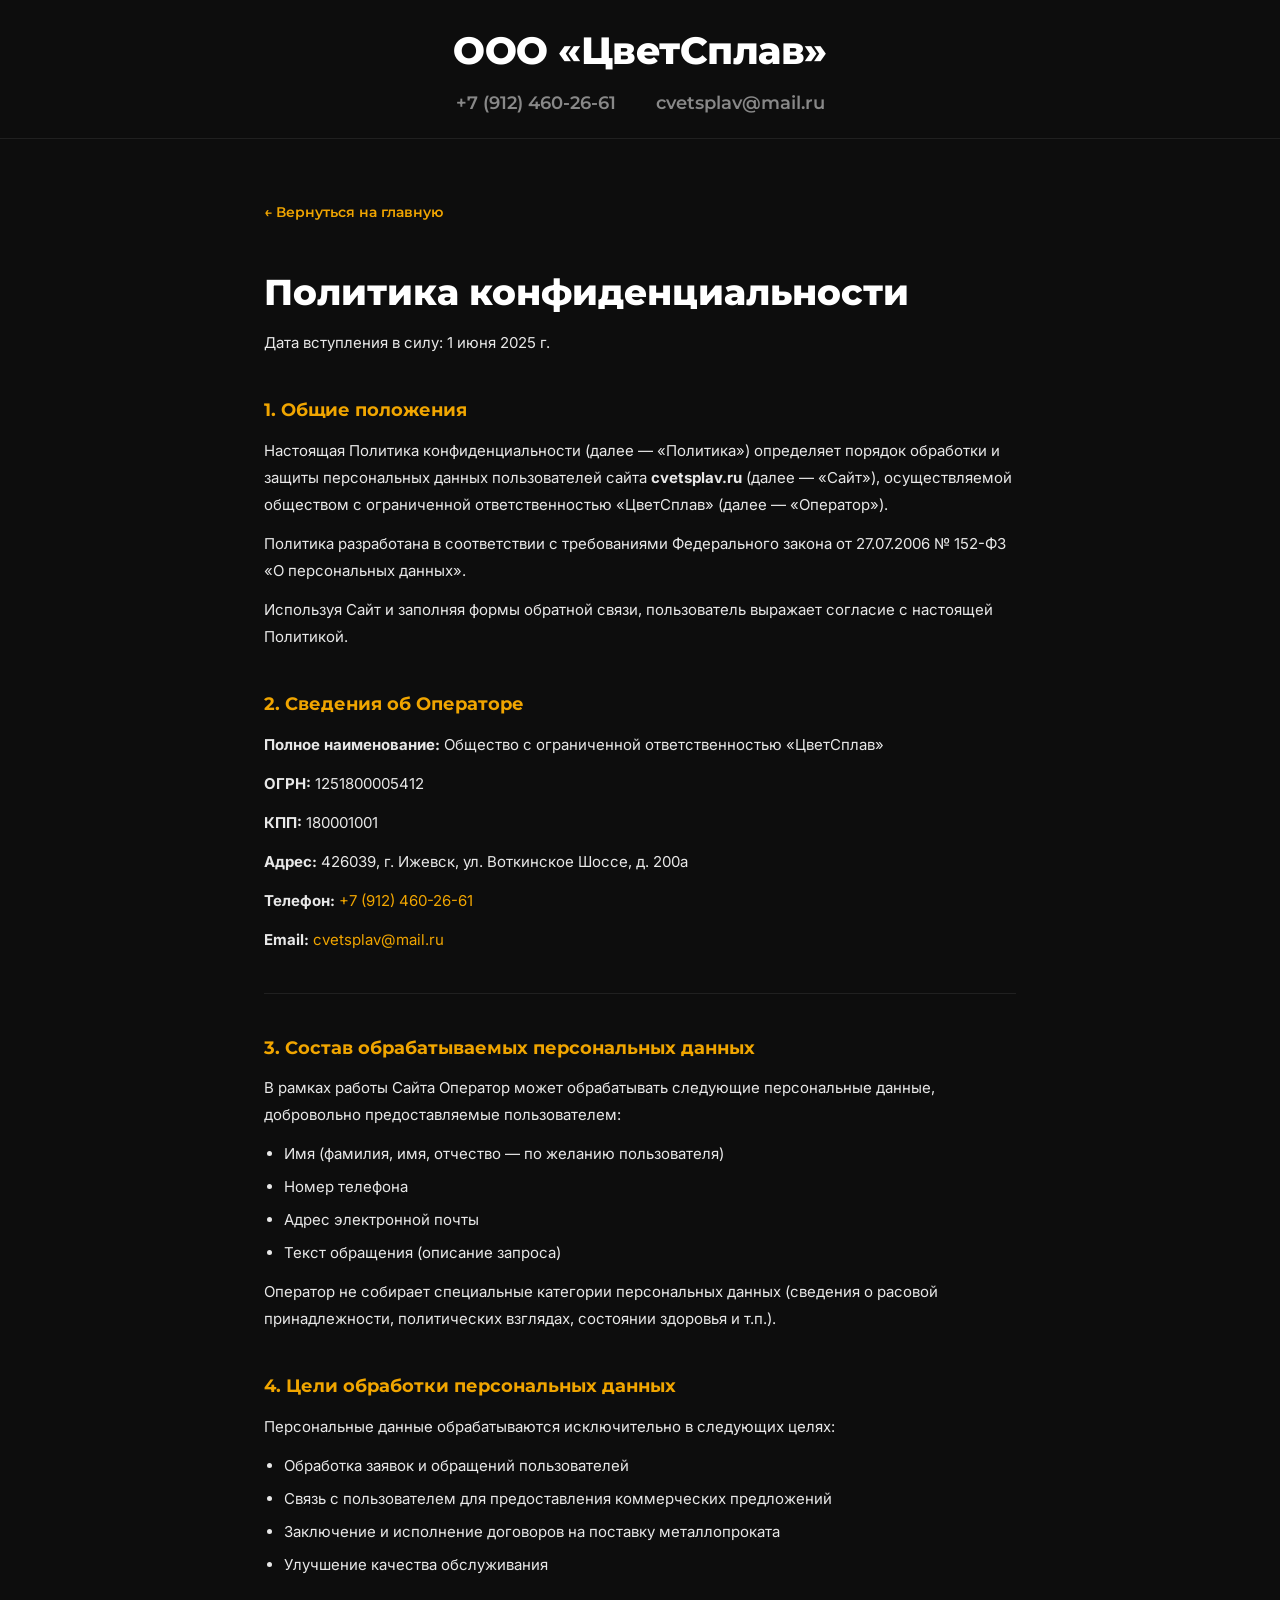
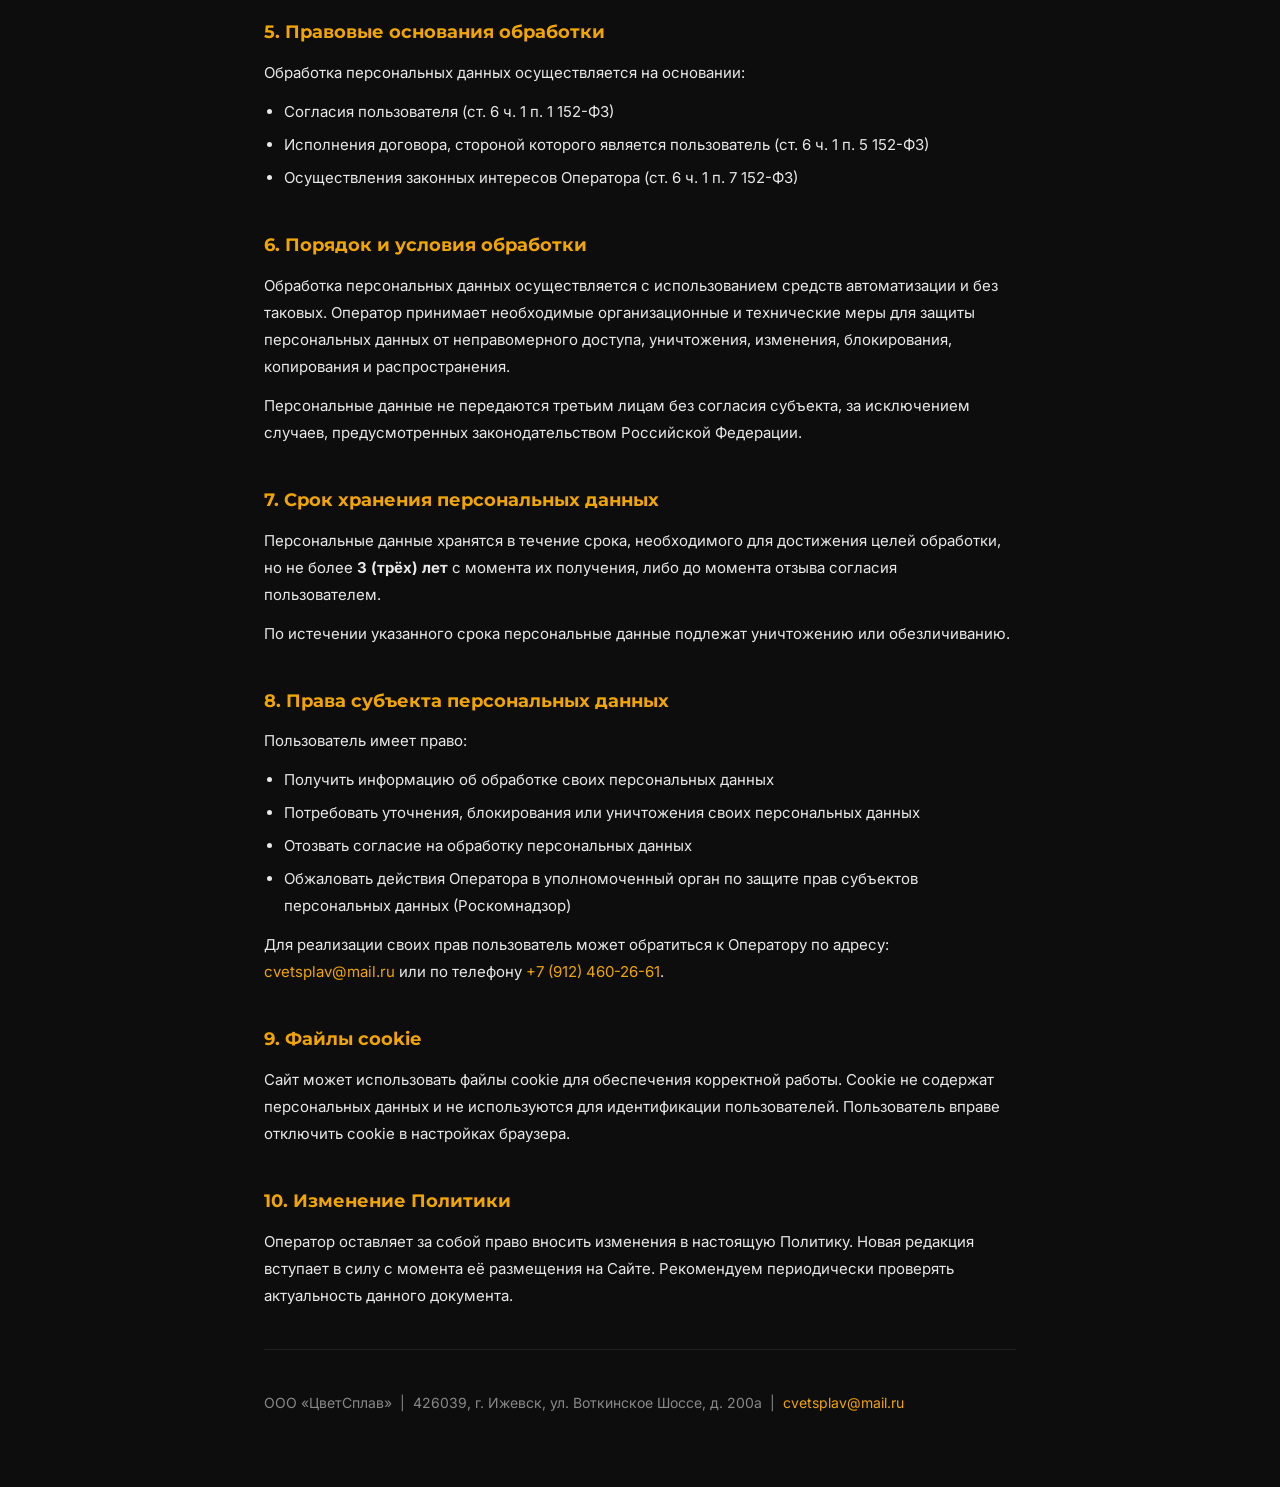
==== privacy.html @ ab2bb913 "feat: add privacy policy page with full company details Co-Authored-By: Claude Sonnet 4.6 <noreply@a" ====
<!DOCTYPE html>
<html lang="ru">
<head>
  <meta charset="UTF-8" />
  <meta name="viewport" content="width=device-width, initial-scale=1.0" />
  <title>Политика конфиденциальности — ООО «ЦветСплав»</title>
  <link rel="preconnect" href="https://fonts.googleapis.com" />
  <link rel="preconnect" href="https://fonts.gstatic.com" crossorigin />
  <link href="https://fonts.googleapis.com/css2?family=Montserrat:wght@400;500;600;700;800;900&family=Inter:wght@400;500;600&display=swap" rel="stylesheet" />
  <link rel="stylesheet" href="css/style.css" />
  <style>
    .privacy { max-width: 800px; margin: 0 auto; padding: 60px 24px; }
    .privacy__back { display: inline-flex; align-items: center; gap: 8px; color: var(--accent); font-family: var(--font-head); font-weight: 600; font-size: 14px; margin-bottom: 40px; text-decoration: none; }
    .privacy__back:hover { opacity: 0.8; }
    .privacy h1 { font-family: var(--font-head); font-size: clamp(24px, 3vw, 36px); font-weight: 800; color: var(--white); margin-bottom: 8px; }
    .privacy__date { font-size: 14px; color: var(--text-muted); margin-bottom: 48px; }
    .privacy h2 { font-family: var(--font-head); font-size: 18px; font-weight: 700; color: var(--accent); margin: 40px 0 12px; }
    .privacy p { font-size: 15px; color: var(--text); line-height: 1.8; margin-bottom: 12px; }
    .privacy ul { padding-left: 20px; margin-bottom: 12px; }
    .privacy ul li { font-size: 15px; color: var(--text); line-height: 1.8; list-style: disc; margin-bottom: 6px; }
    .privacy a { color: var(--accent); }
    .privacy__divider { border: none; border-top: 1px solid var(--border); margin: 40px 0; }
  </style>
</head>
<body>

  <header class="header">
    <div class="container">
      <div class="header__center">
        <a href="index.html" class="header__brand">ООО «ЦветСплав»</a>
        <div class="header__contacts">
          <a href="tel:+79124602661" class="header__contact-link">+7 (912) 460-26-61</a>
          <a href="mailto:cvetsplav@mail.ru" class="header__contact-link">cvetsplav@mail.ru</a>
        </div>
      </div>
    </div>
  </header>

  <main>
    <div class="privacy">

      <a href="index.html" class="privacy__back">← Вернуться на главную</a>

      <h1>Политика конфиденциальности</h1>
      <p class="privacy__date">Дата вступления в силу: 1 июня 2025 г.</p>

      <h2>1. Общие положения</h2>
      <p>Настоящая Политика конфиденциальности (далее — «Политика») определяет порядок обработки и защиты персональных данных пользователей сайта <strong>cvetsplav.ru</strong> (далее — «Сайт»), осуществляемой обществом с ограниченной ответственностью «ЦветСплав» (далее — «Оператор»).</p>
      <p>Политика разработана в соответствии с требованиями Федерального закона от 27.07.2006 № 152-ФЗ «О персональных данных».</p>
      <p>Используя Сайт и заполняя формы обратной связи, пользователь выражает согласие с настоящей Политикой.</p>

      <h2>2. Сведения об Операторе</h2>
      <p><strong>Полное наименование:</strong> Общество с ограниченной ответственностью «ЦветСплав»</p>
      <p><strong>ОГРН:</strong> 1251800005412</p>
      <p><strong>КПП:</strong> 180001001</p>
      <p><strong>Адрес:</strong> 426039, г. Ижевск, ул. Воткинское Шоссе, д. 200а</p>
      <p><strong>Телефон:</strong> <a href="tel:+79124602661">+7 (912) 460-26-61</a></p>
      <p><strong>Email:</strong> <a href="mailto:cvetsplav@mail.ru">cvetsplav@mail.ru</a></p>

      <hr class="privacy__divider">

      <h2>3. Состав обрабатываемых персональных данных</h2>
      <p>В рамках работы Сайта Оператор может обрабатывать следующие персональные данные, добровольно предоставляемые пользователем:</p>
      <ul>
        <li>Имя (фамилия, имя, отчество — по желанию пользователя)</li>
        <li>Номер телефона</li>
        <li>Адрес электронной почты</li>
        <li>Текст обращения (описание запроса)</li>
      </ul>
      <p>Оператор не собирает специальные категории персональных данных (сведения о расовой принадлежности, политических взглядах, состоянии здоровья и т.п.).</p>

      <h2>4. Цели обработки персональных данных</h2>
      <p>Персональные данные обрабатываются исключительно в следующих целях:</p>
      <ul>
        <li>Обработка заявок и обращений пользователей</li>
        <li>Связь с пользователем для предоставления коммерческих предложений</li>
        <li>Заключение и исполнение договоров на поставку металлопроката</li>
        <li>Улучшение качества обслуживания</li>
      </ul>

      <h2>5. Правовые основания обработки</h2>
      <p>Обработка персональных данных осуществляется на основании:</p>
      <ul>
        <li>Согласия пользователя (ст. 6 ч. 1 п. 1 152-ФЗ)</li>
        <li>Исполнения договора, стороной которого является пользователь (ст. 6 ч. 1 п. 5 152-ФЗ)</li>
        <li>Осуществления законных интересов Оператора (ст. 6 ч. 1 п. 7 152-ФЗ)</li>
      </ul>

      <h2>6. Порядок и условия обработки</h2>
      <p>Обработка персональных данных осуществляется с использованием средств автоматизации и без таковых. Оператор принимает необходимые организационные и технические меры для защиты персональных данных от неправомерного доступа, уничтожения, изменения, блокирования, копирования и распространения.</p>
      <p>Персональные данные не передаются третьим лицам без согласия субъекта, за исключением случаев, предусмотренных законодательством Российской Федерации.</p>

      <h2>7. Срок хранения персональных данных</h2>
      <p>Персональные данные хранятся в течение срока, необходимого для достижения целей обработки, но не более <strong>3 (трёх) лет</strong> с момента их получения, либо до момента отзыва согласия пользователем.</p>
      <p>По истечении указанного срока персональные данные подлежат уничтожению или обезличиванию.</p>

      <h2>8. Права субъекта персональных данных</h2>
      <p>Пользователь имеет право:</p>
      <ul>
        <li>Получить информацию об обработке своих персональных данных</li>
        <li>Потребовать уточнения, блокирования или уничтожения своих персональных данных</li>
        <li>Отозвать согласие на обработку персональных данных</li>
        <li>Обжаловать действия Оператора в уполномоченный орган по защите прав субъектов персональных данных (Роскомнадзор)</li>
      </ul>
      <p>Для реализации своих прав пользователь может обратиться к Оператору по адресу: <a href="mailto:cvetsplav@mail.ru">cvetsplav@mail.ru</a> или по телефону <a href="tel:+79124602661">+7 (912) 460-26-61</a>.</p>

      <h2>9. Файлы cookie</h2>
      <p>Сайт может использовать файлы cookie для обеспечения корректной работы. Cookie не содержат персональных данных и не используются для идентификации пользователей. Пользователь вправе отключить cookie в настройках браузера.</p>

      <h2>10. Изменение Политики</h2>
      <p>Оператор оставляет за собой право вносить изменения в настоящую Политику. Новая редакция вступает в силу с момента её размещения на Сайте. Рекомендуем периодически проверять актуальность данного документа.</p>

      <hr class="privacy__divider">

      <p style="color: var(--text-muted); font-size: 14px;">ООО «ЦветСплав» &nbsp;|&nbsp; 426039, г. Ижевск, ул. Воткинское Шоссе, д. 200а &nbsp;|&nbsp; <a href="mailto:cvetsplav@mail.ru">cvetsplav@mail.ru</a></p>

    </div>
  </main>

  <script src="js/main.js"></script>
</body>
</html>
---- css/style.css ----
/* ===== RESET & BASE ===== */
*, *::before, *::after { box-sizing: border-box; margin: 0; padding: 0; }

:root {
  --bg: #0d0d0d;
  --bg-2: #141414;
  --bg-3: #1c1c1c;
  --bg-4: #252525;
  --border: rgba(255,255,255,.08);
  --text: #e8e8e8;
  --text-muted: #888;
  --accent: #f0a500;
  --accent-dark: #c88800;
  --accent-rgb: 240, 165, 0;
  --white: #fff;
  --font-head: 'Montserrat', sans-serif;
  --font-body: 'Inter', sans-serif;
  --radius: 8px;
  --radius-lg: 16px;
  --shadow: 0 8px 40px rgba(0,0,0,.5);
  --transition: .25s ease;
}

html { scroll-behavior: smooth; scroll-padding-top: 80px; }

body {
  background: var(--bg);
  color: var(--text);
  font-family: var(--font-body);
  font-size: 16px;
  line-height: 1.6;
  overflow-x: hidden;
}

a { color: inherit; text-decoration: none; transition: color var(--transition); }
ul { list-style: none; }
img { max-width: 100%; display: block; }
button { cursor: pointer; border: none; background: none; font-family: inherit; }

.accent { color: var(--accent); }

/* ===== CONTAINER ===== */
.container {
  max-width: 1200px;
  margin: 0 auto;
  padding: 0 24px;
}

/* ===== BUTTONS ===== */
.btn {
  display: inline-flex;
  align-items: center;
  justify-content: center;
  gap: 8px;
  font-family: var(--font-head);
  font-weight: 600;
  font-size: 15px;
  letter-spacing: .5px;
  border-radius: var(--radius);
  transition: all var(--transition);
  cursor: pointer;
  white-space: nowrap;
}
.btn--lg { padding: 16px 36px; font-size: 16px; border-radius: 10px; }
.btn--sm { padding: 9px 20px; font-size: 13px; }
.btn--full { width: 100%; }

.btn--primary {
  background: var(--accent);
  color: #000;
  padding: 14px 32px;
}
.btn--primary:hover { background: var(--accent-dark); transform: translateY(-2px); box-shadow: 0 8px 24px rgba(var(--accent-rgb),.35); }

.btn--outline {
  border: 1.5px solid var(--accent);
  color: var(--accent);
  padding: 12px 28px;
  background: transparent;
}
.btn--outline:hover { background: var(--accent); color: #000; }

.btn--ghost {
  border: 1.5px solid rgba(255,255,255,.3);
  color: var(--white);
  padding: 14px 32px;
  background: transparent;
}
.btn--ghost:hover { border-color: var(--white); background: rgba(255,255,255,.1); }

/* ===== SECTION ===== */
.section { padding: 96px 0; }

.section__header {
  text-align: center;
  margin-bottom: 64px;
}

.section__label {
  display: inline-block;
  font-family: var(--font-head);
  font-size: 12px;
  font-weight: 700;
  letter-spacing: 3px;
  text-transform: uppercase;
  color: var(--accent);
  margin-bottom: 12px;
}

.section__title {
  font-family: var(--font-head);
  font-size: clamp(28px, 4vw, 42px);
  font-weight: 800;
  color: var(--white);
  line-height: 1.2;
  margin-bottom: 16px;
}

.section__desc {
  font-size: 17px;
  color: var(--text-muted);
  max-width: 520px;
  margin: 0 auto;
}

/* ===== HEADER ===== */
.header {
  background: var(--bg);
  border-bottom: 1px solid var(--border);
}

.header__inner {
  display: flex;
  align-items: center;
  gap: 32px;
  height: 76px;
}

.logo {
  display: flex;
  align-items: center;
  gap: 10px;
  flex-shrink: 0;
}
.logo__icon {
  font-size: 22px;
  color: var(--accent);
  line-height: 1;
}
.logo__text {
  font-family: var(--font-head);
  font-size: 22px;
  font-weight: 900;
  letter-spacing: 4px;
  color: var(--white);
}

.nav { margin-left: auto; }
.nav__list {
  display: flex;
  gap: 4px;
  align-items: center;
}
.nav__link {
  font-family: var(--font-head);
  font-size: 13px;
  font-weight: 600;
  letter-spacing: .5px;
  color: var(--text-muted);
  padding: 6px 12px;
  border-radius: 6px;
  transition: color var(--transition), background var(--transition);
}
.nav__link:hover { color: var(--white); background: rgba(255,255,255,.06); }

.header__right {
  display: flex;
  align-items: center;
  gap: 16px;
  flex-shrink: 0;
}
.header__phone {
  font-family: var(--font-head);
  font-weight: 700;
  font-size: 15px;
  color: var(--white);
}
.header__phone:hover { color: var(--accent); }
.header__email {
  font-size: 13px;
  color: var(--text-muted);
}
.header__email:hover { color: var(--accent); }

.header__right-col {
  display: flex;
  flex-direction: column;
  align-items: flex-end;
  gap: 6px;
}

.btn--download {
  background: #ffe000;
  color: #000;
  font-family: var(--font-head);
  font-weight: 800;
  font-size: 13px;
  letter-spacing: .3px;
  padding: 8px 18px;
  border-radius: 6px;
  white-space: nowrap;
  transition: all var(--transition);
  box-shadow: 0 2px 12px rgba(255,224,0,.35);
}
.btn--download:hover {
  background: #ffd000;
  transform: translateY(-1px);
  box-shadow: 0 4px 18px rgba(255,224,0,.55);
}

.burger {
  display: none;
  flex-direction: column;
  gap: 5px;
  padding: 8px;
  margin-left: auto;
}
.burger span {
  display: block;
  width: 24px; height: 2px;
  background: var(--white);
  border-radius: 2px;
  transition: all var(--transition);
}
.burger.active span:nth-child(1) { transform: translateY(7px) rotate(45deg); }
.burger.active span:nth-child(2) { opacity: 0; }
.burger.active span:nth-child(3) { transform: translateY(-7px) rotate(-45deg); }

/* ===== HEADER CENTERED ===== */
.header__center {
  display: flex;
  flex-direction: column;
  align-items: center;
  padding: 20px 0;
  gap: 8px;
  width: 100%;
  text-align: center;
}
.header__brand {
  font-family: var(--font-head);
  font-weight: 800;
  font-size: clamp(26px, 3vw, 42px);
  color: var(--white);
  text-decoration: none;
  letter-spacing: -0.5px;
}
.header__brand:hover { color: var(--accent); }
.header__contacts {
  display: flex;
  align-items: center;
  gap: 40px;
  flex-wrap: wrap;
  justify-content: center;
}
.header__contact-link {
  font-family: var(--font-head);
  font-weight: 600;
  font-size: clamp(14px, 1.4vw, 18px);
  color: var(--text-muted);
  text-decoration: none;
  transition: color var(--transition);
}
.header__contact-link:hover { color: var(--accent); }

/* ===== CATALOG ROWS ===== */
.catalog__list {
  display: flex;
  flex-direction: column;
  gap: 4px;
}
.cat-row {
  display: flex;
  align-items: stretch;
  height: 220px;
  background: var(--bg-3);
  text-decoration: none;
  overflow: hidden;
  transition: transform .2s ease, box-shadow .2s ease;
}
.cat-row:hover {
  transform: translateY(-2px);
  box-shadow: 0 8px 32px rgba(0,0,0,.6);
}
.cat-row__body {
  flex: 1;
  padding: 40px 48px;
  display: flex;
  flex-direction: column;
  justify-content: center;
  gap: 14px;
}
.cat-row__name {
  font-family: var(--font-head);
  font-weight: 800;
  font-size: clamp(18px, 1.8vw, 26px);
  color: var(--white);
  letter-spacing: 0.5px;
  text-transform: uppercase;
}
.cat-row__sub {
  font-size: clamp(13px, 1.1vw, 16px);
  color: var(--text-muted);
  font-weight: 500;
}
.cat-row__photo {
  width: 40%;
  flex-shrink: 0;
  position: relative;
  overflow: hidden;
}
.cat-row__photo::before {
  content: '';
  position: absolute;
  left: 0; top: 0; bottom: 0;
  width: 120px;
  background: linear-gradient(to right, var(--bg-3), transparent);
  z-index: 1;
}
.cat-row__photo img {
  width: 100%;
  height: 100%;
  object-fit: cover;
  display: block;
}

/* ===== NALICHIE ===== */
.nalichie {
  background: var(--bg-2);
  border-bottom: 1px solid var(--border);
  padding: 48px 0;
}
.nalichie__inner {
  display: flex;
  align-items: center;
  justify-content: center;
  gap: 32px;
  flex-wrap: wrap;
  text-align: center;
}
.nalichie__label {
  font-family: var(--font-head);
  font-weight: 700;
  font-size: clamp(22px, 2.5vw, 32px);
  color: var(--white);
  letter-spacing: 0.5px;
}

/* ===== HERO SPLIT ===== */
.hero-split {
  background: var(--bg);
  padding: 80px 0;
  border-bottom: 1px solid var(--border);
}
.hero-split__grid {
  display: grid;
  grid-template-columns: 1fr 1fr;
  gap: 60px;
  align-items: center;
  max-width: 1000px;
  margin: 0 auto;
}
.hero-split__title {
  font-family: var(--font-head);
  font-weight: 700;
  font-size: clamp(28px, 3.2vw, 48px);
  color: var(--white);
  line-height: 1.2;
  margin-bottom: 12px;
}
.hero-split__sub {
  font-family: var(--font-head);
  font-size: clamp(16px, 1.6vw, 22px);
  font-weight: 500;
  color: var(--text-muted);
  line-height: 1.5;
}
.hero-split__right {
  padding-left: 48px;
  border-left: 2px solid var(--accent);
}
.hero-split__right .accent {
  color: var(--white);
}
.hero-split__right .hero-split__sub .accent {
  color: var(--text-muted);
}

/* ===== HERO ===== */
.hero {
  position: relative;
  min-height: 100vh;
  display: flex;
  align-items: center;
  padding-top: 76px;
  overflow: hidden;
}

.hero__bg {
  position: absolute;
  inset: 0;
  background:
    linear-gradient(135deg, #0a0a0a 0%, #1a1008 40%, #0d0d0d 100%);
}

.hero__bg::before {
  content: '';
  position: absolute;
  inset: 0;
  background-image:
    repeating-linear-gradient(
      0deg,
      transparent,
      transparent 2px,
      rgba(255,255,255,.015) 2px,
      rgba(255,255,255,.015) 4px
    ),
    repeating-linear-gradient(
      90deg,
      transparent,
      transparent 60px,
      rgba(255,255,255,.015) 60px,
      rgba(255,255,255,.015) 61px
    );
}

.hero__bg::after {
  content: '';
  position: absolute;
  top: -20%;
  right: -10%;
  width: 70%;
  height: 130%;
  background: radial-gradient(ellipse at center, rgba(var(--accent-rgb), .07) 0%, transparent 65%);
  pointer-events: none;
}

.hero__overlay {
  position: absolute;
  inset: 0;
  background: linear-gradient(to bottom, rgba(13,13,13,.2) 0%, rgba(13,13,13,.7) 100%);
}

.hero__content {
  position: relative;
  max-width: 760px;
  padding: 80px 0;
}

.hero__badge {
  display: inline-flex;
  align-items: center;
  gap: 8px;
  background: rgba(var(--accent-rgb),.12);
  border: 1px solid rgba(var(--accent-rgb),.3);
  color: var(--accent);
  font-family: var(--font-head);
  font-size: 12px;
  font-weight: 700;
  letter-spacing: 2px;
  text-transform: uppercase;
  padding: 6px 16px;
  border-radius: 20px;
  margin-bottom: 28px;
}
.hero__badge::before {
  content: '';
  width: 6px; height: 6px;
  background: var(--accent);
  border-radius: 50%;
  animation: blink 1.5s ease-in-out infinite;
}
@keyframes blink { 0%,100%{opacity:1} 50%{opacity:.3} }

.hero__title {
  font-family: var(--font-head);
  font-size: clamp(28px, 3.8vw, 48px);
  font-weight: 900;
  line-height: 1.05;
  color: var(--white);
  margin-bottom: 24px;
  letter-spacing: -1px;
}

.hero__subtitle {
  font-size: clamp(17px, 1.8vw, 22px);
  color: var(--text-muted);
  line-height: 1.7;
  margin-bottom: 0;
  max-width: 600px;
}

.hero__inner {
  padding: 80px 0;
  display: flex;
  flex-direction: column;
  align-items: center;
  gap: 48px;
  text-align: center;
}

.hero__nalichie {
  display: flex;
  align-items: center;
  gap: 24px;
  flex-wrap: wrap;
  justify-content: center;
}

.hero__nalichie-label {
  font-family: var(--font-head);
  font-weight: 700;
  font-size: 20px;
  color: var(--white);
  letter-spacing: 0.5px;
}

.hero__split {
  display: grid;
  grid-template-columns: 1fr 1fr;
  gap: 60px;
  width: 100%;
  max-width: 960px;
  text-align: left;
}

.hero__split-right {
  display: flex;
  align-items: center;
  padding-left: 48px;
  border-left: 3px solid var(--accent);
}

.hero__service-text {
  font-size: clamp(17px, 1.8vw, 22px);
  font-weight: 600;
  line-height: 1.6;
  color: var(--text);
}

.hero__actions {
  display: flex;
  gap: 16px;
  flex-wrap: wrap;
  margin-bottom: 64px;
}

.hero__stats {
  display: flex;
  gap: 40px;
  padding-top: 32px;
  border-top: 1px solid var(--border);
  flex-wrap: wrap;
}
.hero__stat strong {
  display: block;
  font-family: var(--font-head);
  font-size: 28px;
  font-weight: 800;
  color: var(--accent);
  line-height: 1;
  margin-bottom: 4px;
}
.hero__stat span {
  font-size: 13px;
  color: var(--text-muted);
  letter-spacing: .5px;
}

.hero__scroll {
  position: absolute;
  bottom: 40px;
  left: 50%;
  transform: translateX(-50%);
  display: flex;
  flex-direction: column;
  align-items: center;
}
.hero__scroll-line {
  display: block;
  width: 1px;
  height: 60px;
  background: linear-gradient(to bottom, var(--accent), transparent);
  animation: scrollline 2s ease-in-out infinite;
}
@keyframes scrollline { 0%,100%{opacity:1;transform:scaleY(1)} 50%{opacity:.3;transform:scaleY(.5)} }

/* ===== SERVICES ===== */
.services { background: var(--bg); }

.services__grid {
  display: grid;
  grid-template-columns: repeat(3, 1fr);
  gap: 24px;
}

.service-card {
  background: var(--bg-3);
  border: 1px solid var(--border);
  border-radius: var(--radius-lg);
  padding: 36px 28px;
  transition: all var(--transition);
  position: relative;
  overflow: hidden;
}
.service-card::before {
  content: '';
  position: absolute;
  top: 0; left: 0; right: 0;
  height: 3px;
  background: var(--accent);
  transform: scaleX(0);
  transition: transform var(--transition);
  transform-origin: left;
}
.service-card:hover { transform: translateY(-6px); border-color: rgba(var(--accent-rgb),.3); box-shadow: var(--shadow); }
.service-card:hover::before { transform: scaleX(1); }

.service-card--accent {
  background: linear-gradient(135deg, rgba(var(--accent-rgb),.12), var(--bg-3));
  border-color: rgba(var(--accent-rgb),.25);
}

.service-card__icon {
  width: 52px; height: 52px;
  color: var(--accent);
  margin-bottom: 20px;
}
.service-card__icon svg { width: 100%; height: 100%; }

.service-card__title {
  font-family: var(--font-head);
  font-size: 18px;
  font-weight: 700;
  color: var(--white);
  margin-bottom: 12px;
}

.service-card__text {
  font-size: 14px;
  color: var(--text-muted);
  line-height: 1.6;
  margin-bottom: 20px;
}

.service-card__link {
  font-family: var(--font-head);
  font-size: 13px;
  font-weight: 600;
  color: var(--accent);
  letter-spacing: .5px;
  transition: gap var(--transition);
}
.service-card__link:hover { opacity: .8; }

/* ===== CATALOG ===== */
.catalog { background: var(--bg-2); }

.catalog__header {
  display: flex;
  align-items: center;
  justify-content: center;
  gap: 20px;
  margin-bottom: 40px;
  flex-wrap: wrap;
}

.catalog__title {
  font-family: var(--font-head);
  font-size: clamp(14px, 2vw, 20px);
  font-weight: 800;
  letter-spacing: 2px;
  color: var(--white);
  text-align: center;
}

.catalog__dots {
  color: var(--accent);
  font-size: 14px;
  letter-spacing: 6px;
  white-space: nowrap;
}

.catalog__grid {
  display: grid;
  grid-template-columns: repeat(3, 1fr);
  gap: 6px;
}

.cat-card {
  position: relative;
  display: block;
  padding-top: 75%;
  border-radius: 6px;
  overflow: hidden;
  cursor: pointer;
  text-decoration: none;
}

.cat-card:hover { transform: scale(1.03); z-index: 1; }
.cat-card { transition: transform .25s ease, box-shadow .25s ease; }
.cat-card:hover { box-shadow: 0 8px 32px rgba(0,0,0,.6); }

/* Metal texture backgrounds */
.cat-card--nerzhav {
  background:
    repeating-linear-gradient(85deg, transparent, transparent 3px, rgba(255,255,255,.04) 3px, rgba(255,255,255,.04) 4px),
    linear-gradient(160deg, #6e7a82 0%, #9eaeb8 30%, #b8c8d0 50%, #7a8a92 70%, #505a60 100%);
}
.cat-card--bronz {
  background:
    repeating-linear-gradient(80deg, transparent, transparent 4px, rgba(0,0,0,.06) 4px, rgba(0,0,0,.06) 5px),
    linear-gradient(150deg, #4a3020 0%, #7a5030 30%, #9a6840 50%, #6a4828 70%, #3a2418 100%);
}
.cat-card--latun {
  background:
    repeating-linear-gradient(75deg, transparent, transparent 3px, rgba(255,255,255,.05) 3px, rgba(255,255,255,.05) 4px),
    linear-gradient(155deg, #7a6010 0%, #b89020 30%, #d0a828 50%, #9a7818 70%, #5a4808 100%);
}
.cat-card--med {
  background:
    repeating-linear-gradient(80deg, transparent, transparent 3px, rgba(0,0,0,.05) 3px, rgba(0,0,0,.05) 4px),
    linear-gradient(150deg, #6a3010 0%, #a05020 30%, #c06830 50%, #884018 70%, #4a2808 100%);
}
.cat-card--alum {
  background:
    repeating-linear-gradient(88deg, transparent, transparent 2px, rgba(255,255,255,.06) 2px, rgba(255,255,255,.06) 3px),
    linear-gradient(160deg, #888890 0%, #b0b8c0 30%, #c8d0d8 50%, #909898 70%, #606870 100%);
}
.cat-card--dyural {
  background:
    repeating-linear-gradient(82deg, transparent, transparent 3px, rgba(255,255,255,.04) 3px, rgba(255,255,255,.04) 4px),
    linear-gradient(155deg, #505860 0%, #707880 30%, #888890 50%, #585860 70%, #383840 100%);
}
.cat-card--titan {
  background:
    repeating-linear-gradient(85deg, transparent, transparent 4px, rgba(255,255,255,.03) 4px, rgba(255,255,255,.03) 5px),
    linear-gradient(160deg, #2a3038 0%, #404850 30%, #505860 50%, #303840 70%, #202830 100%);
}
.cat-card--svinets {
  background:
    repeating-linear-gradient(78deg, transparent, transparent 3px, rgba(0,0,0,.08) 3px, rgba(0,0,0,.08) 4px),
    linear-gradient(150deg, #202830 0%, #303848 30%, #3a4050 50%, #282838 70%, #181820 100%);
}

.cat-card__overlay {
  position: absolute;
  inset: 0;
  background: linear-gradient(to top, rgba(0,0,0,.82) 0%, rgba(0,0,0,.3) 50%, rgba(0,0,0,.1) 100%);
  transition: background .25s ease;
}
.cat-card:hover .cat-card__overlay {
  background: linear-gradient(to top, rgba(0,0,0,.9) 0%, rgba(0,0,0,.4) 50%, rgba(0,0,0,.15) 100%);
}

.cat-card__body {
  position: absolute;
  bottom: 0; left: 0; right: 0;
  padding: 16px 14px;
  text-align: center;
}

.cat-card__name {
  display: block;
  font-family: var(--font-head);
  font-size: clamp(11px, 1.1vw, 14px);
  font-weight: 800;
  letter-spacing: 1px;
  color: var(--accent);
  line-height: 1.3;
  text-transform: uppercase;
  margin-bottom: 5px;
}

.cat-card__sub {
  display: block;
  font-size: 11px;
  color: rgba(255,255,255,.6);
  line-height: 1.3;
}

/* ===== ABOUT ===== */
.about {
  background: var(--bg-2);
  position: relative;
  overflow: hidden;
}
.about::before {
  content: 'STEEL';
  position: absolute;
  right: -2%;
  top: 50%;
  transform: translateY(-50%);
  font-family: var(--font-head);
  font-size: 220px;
  font-weight: 900;
  color: rgba(255,255,255,.02);
  pointer-events: none;
  user-select: none;
  letter-spacing: -10px;
}

.about__inner {
  display: grid;
  grid-template-columns: 1fr 1fr;
  gap: 80px;
  align-items: center;
}

.about__content .section__label { text-align: left; }
.about__content .section__title { text-align: left; }

.about__text {
  color: var(--text-muted);
  line-height: 1.8;
  margin-bottom: 16px;
}
.about__text strong { color: var(--white); }

.about__list {
  margin: 24px 0 36px;
  display: flex;
  flex-direction: column;
  gap: 10px;
}
.about__list li {
  display: flex;
  align-items: center;
  gap: 12px;
  font-size: 15px;
  color: var(--text);
}
.about__list li::before {
  content: '';
  flex-shrink: 0;
  width: 18px; height: 18px;
  background: rgba(var(--accent-rgb),.15);
  border: 1.5px solid var(--accent);
  border-radius: 50%;
  background-image: url("data:image/svg+xml,%3Csvg viewBox='0 0 12 12' fill='none' xmlns='http://www.w3.org/2000/svg'%3E%3Cpath d='M2 6l3 3 5-5' stroke='%23f0a500' stroke-width='1.5' stroke-linecap='round' stroke-linejoin='round'/%3E%3C/svg%3E");
  background-repeat: no-repeat;
  background-position: center;
  background-size: 12px;
}

.about__numbers {
  display: grid;
  grid-template-columns: 1fr 1fr;
  gap: 24px;
}

.about__num {
  background: var(--bg-4);
  border: 1px solid var(--border);
  border-radius: var(--radius-lg);
  padding: 28px 24px;
  text-align: center;
  transition: border-color var(--transition);
}
.about__num:hover { border-color: rgba(var(--accent-rgb),.4); }

.about__num strong {
  display: inline-block;
  font-family: var(--font-head);
  font-size: 44px;
  font-weight: 900;
  color: var(--accent);
  line-height: 1;
}
.num-suffix {
  font-family: var(--font-head);
  font-size: 24px;
  font-weight: 700;
  color: var(--accent);
}
.about__num p {
  font-size: 13px;
  color: var(--text-muted);
  margin-top: 8px;
  font-family: var(--font-head);
  letter-spacing: .5px;
}

/* ===== ADVANTAGES ===== */
.advantages { background: var(--bg); }

.advantages__grid {
  display: grid;
  grid-template-columns: repeat(3, 1fr);
  gap: 24px;
}

.adv-card {
  background: var(--bg-3);
  border: 1px solid var(--border);
  border-radius: var(--radius-lg);
  padding: 32px 28px;
  position: relative;
  transition: all var(--transition);
}
.adv-card:hover { transform: translateY(-4px); border-color: rgba(var(--accent-rgb),.25); }

.adv-card__num {
  position: absolute;
  top: 20px; right: 24px;
  font-family: var(--font-head);
  font-size: 11px;
  font-weight: 700;
  letter-spacing: 2px;
  color: rgba(var(--accent-rgb),.4);
}

.adv-card__icon {
  width: 44px; height: 44px;
  color: var(--accent);
  margin-bottom: 16px;
}
.adv-card__icon svg { width: 100%; height: 100%; }

.adv-card h3 {
  font-family: var(--font-head);
  font-size: 17px;
  font-weight: 700;
  color: var(--white);
  margin-bottom: 10px;
}
.adv-card p {
  font-size: 14px;
  color: var(--text-muted);
  line-height: 1.6;
}

/* ===== PORTFOLIO ===== */
.portfolio { background: var(--bg-2); }

.portfolio__filter {
  display: flex;
  gap: 8px;
  justify-content: center;
  flex-wrap: wrap;
  margin-bottom: 40px;
}

.filter-btn {
  font-family: var(--font-head);
  font-size: 13px;
  font-weight: 600;
  letter-spacing: .5px;
  padding: 8px 20px;
  border-radius: 20px;
  border: 1.5px solid var(--border);
  color: var(--text-muted);
  background: transparent;
  transition: all var(--transition);
}
.filter-btn:hover { border-color: var(--accent); color: var(--accent); }
.filter-btn.active { background: var(--accent); border-color: var(--accent); color: #000; }

.portfolio__grid {
  display: grid;
  grid-template-columns: repeat(3, 1fr);
  gap: 20px;
}

.portfolio-item {
  border-radius: var(--radius-lg);
  overflow: hidden;
  transition: transform var(--transition);
}
.portfolio-item:hover { transform: scale(1.02); }
.portfolio-item:nth-child(1),
.portfolio-item:nth-child(4) { grid-column: span 1; }

.portfolio-item__img {
  position: relative;
  padding-top: 70%;
  background-size: cover;
  background-position: center;
}
.portfolio-item__img--1 { background: linear-gradient(135deg, #1a1208 0%, #2d2008 40%, #1a1208 100%); }
.portfolio-item__img--2 { background: linear-gradient(135deg, #0d1520 0%, #1a2535 40%, #0d1520 100%); }
.portfolio-item__img--3 { background: linear-gradient(135deg, #0a1a0a 0%, #152515 40%, #0a1a0a 100%); }
.portfolio-item__img--4 { background: linear-gradient(135deg, #1a0d0d 0%, #2d1515 40%, #1a0d0d 100%); }
.portfolio-item__img--5 { background: linear-gradient(135deg, #12120d 0%, #252508 40%, #12120d 100%); }
.portfolio-item__img--6 { background: linear-gradient(135deg, #0d0d1a 0%, #151528 40%, #0d0d1a 100%); }

.portfolio-item__img::before {
  content: '🔩';
  position: absolute;
  top: 50%; left: 50%;
  transform: translate(-50%, -50%);
  font-size: 48px;
  opacity: .15;
}

.portfolio-item__overlay {
  position: absolute;
  bottom: 0; left: 0; right: 0;
  padding: 20px;
  background: linear-gradient(to top, rgba(0,0,0,.85) 0%, transparent 100%);
  transform: translateY(10px);
  opacity: 0;
  transition: all var(--transition);
}
.portfolio-item:hover .portfolio-item__overlay { opacity: 1; transform: none; }

.portfolio-item__cat {
  display: inline-block;
  background: var(--accent);
  color: #000;
  font-family: var(--font-head);
  font-size: 11px;
  font-weight: 700;
  letter-spacing: 1px;
  text-transform: uppercase;
  padding: 3px 10px;
  border-radius: 4px;
  margin-bottom: 6px;
}
.portfolio-item__overlay p {
  font-size: 13px;
  color: var(--text-muted);
}

/* ===== PROCESS ===== */
.process { background: var(--bg); }

.process__steps {
  display: grid;
  grid-template-columns: repeat(3, 1fr);
  gap: 0;
  position: relative;
}
.process__steps::before {
  content: '';
  position: absolute;
  top: 36px; left: 16.666%;
  right: 16.666%;
  height: 1px;
  background: linear-gradient(to right, var(--accent), rgba(var(--accent-rgb),.1));
  pointer-events: none;
}

.process-step {
  padding: 32px 28px;
  position: relative;
}
.process-step:nth-child(n+4) { border-top: 1px solid var(--border); }

.process-step__num {
  display: flex;
  align-items: center;
  justify-content: center;
  width: 56px; height: 56px;
  background: var(--bg-4);
  border: 2px solid var(--accent);
  border-radius: 50%;
  font-family: var(--font-head);
  font-size: 14px;
  font-weight: 800;
  color: var(--accent);
  margin-bottom: 20px;
  position: relative;
  z-index: 1;
}

.process-step__body h3 {
  font-family: var(--font-head);
  font-size: 17px;
  font-weight: 700;
  color: var(--white);
  margin-bottom: 10px;
}
.process-step__body p {
  font-size: 14px;
  color: var(--text-muted);
  line-height: 1.6;
}

/* ===== CTA SECTION ===== */
.cta-section {
  background: var(--bg-2);
  position: relative;
  overflow: hidden;
}
.cta-section::before {
  content: '';
  position: absolute;
  top: -50%; left: -10%;
  width: 50%; height: 200%;
  background: radial-gradient(ellipse, rgba(var(--accent-rgb),.06) 0%, transparent 60%);
  pointer-events: none;
}

.cta-section__inner {
  display: grid;
  grid-template-columns: 1fr 1fr;
  gap: 80px;
  align-items: center;
}

.cta-section__content .section__label,
.cta-section__content .section__title { text-align: left; }
.cta-section__content .section__title { margin-bottom: 16px; }

.cta-section__content > p {
  color: var(--text-muted);
  font-size: 16px;
  line-height: 1.7;
  margin-bottom: 28px;
}

.cta-section__bonuses {
  display: flex;
  flex-direction: column;
  gap: 10px;
}
.cta-section__bonuses li {
  display: flex;
  align-items: center;
  gap: 10px;
  font-size: 15px;
  color: var(--text);
  font-family: var(--font-head);
  font-weight: 500;
}
.cta-section__bonuses li::before {
  content: '✓';
  flex-shrink: 0;
  width: 22px; height: 22px;
  display: flex;
  align-items: center;
  justify-content: center;
  background: var(--accent);
  color: #000;
  border-radius: 50%;
  font-size: 11px;
  font-weight: 800;
}

.cta-form {
  background: var(--bg-4);
  border: 1px solid var(--border);
  border-radius: var(--radius-lg);
  padding: 40px;
  position: relative;
}

.form-group {
  margin-bottom: 20px;
}
.form-group label {
  display: block;
  font-family: var(--font-head);
  font-size: 12px;
  font-weight: 600;
  letter-spacing: 1px;
  text-transform: uppercase;
  color: var(--text-muted);
  margin-bottom: 8px;
}
.form-group input,
.form-group textarea {
  width: 100%;
  background: var(--bg-3);
  border: 1.5px solid var(--border);
  border-radius: var(--radius);
  padding: 13px 16px;
  color: var(--white);
  font-family: var(--font-body);
  font-size: 15px;
  transition: border-color var(--transition);
  outline: none;
  resize: none;
}
.form-group input::placeholder,
.form-group textarea::placeholder { color: #555; }
.form-group input:focus,
.form-group textarea:focus { border-color: var(--accent); }

.form-note {
  font-size: 12px;
  color: #555;
  text-align: center;
  margin-top: 14px;
}
.form-note a { color: var(--text-muted); text-decoration: underline; }

.form-success {
  display: none;
  position: absolute;
  inset: 0;
  background: var(--bg-4);
  border-radius: var(--radius-lg);
  align-items: center;
  justify-content: center;
  flex-direction: column;
  text-align: center;
  padding: 40px;
  font-size: 16px;
  color: var(--white);
  gap: 8px;
}
.form-success strong {
  font-family: var(--font-head);
  font-size: 20px;
  color: var(--accent);
}
.form-success.visible { display: flex; }

/* ===== CONTACTS ===== */
.contacts { background: var(--bg); }

.contacts__inner {
  display: grid;
  grid-template-columns: 1fr 1fr;
  gap: 60px;
  align-items: start;
}

.contact-item {
  display: flex;
  gap: 16px;
  margin-bottom: 28px;
}
.contact-item:last-of-type { margin-bottom: 0; }

.contact-item__icon {
  flex-shrink: 0;
  width: 44px; height: 44px;
  background: var(--bg-3);
  border: 1px solid var(--border);
  border-radius: 10px;
  display: flex;
  align-items: center;
  justify-content: center;
  color: var(--accent);
  margin-top: 2px;
}
.contact-item__icon svg { width: 22px; height: 22px; }

.contact-item strong {
  display: block;
  font-family: var(--font-head);
  font-size: 13px;
  font-weight: 700;
  letter-spacing: .5px;
  color: var(--text-muted);
  text-transform: uppercase;
  margin-bottom: 4px;
}
.contact-item p {
  font-size: 16px;
  color: var(--white);
  font-weight: 500;
}
.contact-item p a:hover { color: var(--accent); }
.contact-item small {
  font-size: 13px;
  color: var(--text-muted);
}

.contacts__social {
  display: flex;
  gap: 12px;
  margin-top: 32px;
  padding-top: 32px;
  border-top: 1px solid var(--border);
}
.social-link {
  width: 44px; height: 44px;
  background: var(--bg-3);
  border: 1px solid var(--border);
  border-radius: 10px;
  display: flex;
  align-items: center;
  justify-content: center;
  color: var(--text-muted);
  transition: all var(--transition);
}
.social-link svg { width: 22px; height: 22px; }
.social-link:hover { background: var(--accent); border-color: var(--accent); color: #000; }

.contacts__map { border-radius: var(--radius-lg); overflow: hidden; }

.map-placeholder {
  height: 400px;
  background: var(--bg-3);
  border: 1px solid var(--border);
  border-radius: var(--radius-lg);
  display: flex;
  align-items: center;
  justify-content: center;
}
.map-placeholder__inner {
  text-align: center;
  display: flex;
  flex-direction: column;
  align-items: center;
  gap: 12px;
}
.map-placeholder__inner svg { width: 64px; height: 64px; color: var(--text-muted); }
.map-placeholder__inner p { font-size: 15px; color: var(--text-muted); }

/* ===== FOOTER ===== */
.footer {
  background: var(--bg-2);
  border-top: 1px solid var(--border);
  padding: 64px 0 0;
}

.footer__inner {
  display: grid;
  grid-template-columns: 2fr 1fr 1fr 1fr;
  gap: 48px;
  padding-bottom: 48px;
}

.footer__brand .logo { margin-bottom: 16px; }
.footer__brand p {
  font-size: 14px;
  color: var(--text-muted);
  line-height: 1.7;
  max-width: 260px;
}

.footer__nav strong,
.footer__contact strong {
  display: block;
  font-family: var(--font-head);
  font-size: 13px;
  font-weight: 700;
  letter-spacing: 1px;
  text-transform: uppercase;
  color: var(--white);
  margin-bottom: 20px;
}
.footer__nav ul {
  display: flex;
  flex-direction: column;
  gap: 10px;
}
.footer__nav a {
  font-size: 14px;
  color: var(--text-muted);
}
.footer__nav a:hover { color: var(--accent); }

.footer__contact p {
  font-size: 14px;
  color: var(--text-muted);
  margin-bottom: 8px;
}
.footer__contact a:hover { color: var(--accent); }

.footer__bottom {
  display: flex;
  align-items: center;
  justify-content: space-between;
  padding: 20px 0;
  border-top: 1px solid var(--border);
  font-size: 13px;
  color: #555;
}
.footer__bottom a:hover { color: var(--accent); }

.footer__bar {
  display: flex;
  flex-direction: column;
  gap: 12px;
  padding: 24px 0;
  border-bottom: 1px solid var(--border);
}
.footer__bar-row {
  display: flex;
  align-items: center;
  flex-wrap: wrap;
  gap: 8px 16px;
}
.footer__bar-row--top { gap: 16px; align-items: baseline; }
.footer__bar-row--contacts { gap: 8px 14px; }
.footer__bar-sep {
  color: var(--border);
  font-size: 14px;
}
.footer__bar-item {
  font-size: 13px;
  color: var(--text-muted);
}
.footer__bar-link {
  color: var(--text-muted);
  text-decoration: none;
  transition: color var(--transition);
}
.footer__bar-link:hover { color: var(--accent); }
.footer__bar-logo { flex-shrink: 0; }
.footer__bar-desc {
  font-size: 13px;
  color: var(--white);
  font-weight: 500;
}

.footer__requisites {
  border-top: 1px solid var(--border);
  padding: 20px 0;
  margin-bottom: 4px;
}
.footer__requisites strong {
  display: block;
  font-size: 11px;
  text-transform: uppercase;
  letter-spacing: 1px;
  color: #bbb;
  margin-bottom: 8px;
}
.footer__requisites p {
  font-size: 12px;
  color: var(--text-muted);
  line-height: 1.9;
}
.footer__addr,
.footer__hours {
  font-size: 13px;
  color: var(--text-muted);
  margin-top: 6px;
}

/* ===== BACK TO TOP ===== */
.back-top {
  position: fixed;
  bottom: 32px;
  right: 32px;
  width: 48px; height: 48px;
  background: var(--accent);
  color: #000;
  font-size: 18px;
  font-weight: 700;
  border-radius: 50%;
  display: flex;
  align-items: center;
  justify-content: center;
  opacity: 0;
  pointer-events: none;
  transition: all var(--transition);
  z-index: 999;
  box-shadow: 0 4px 20px rgba(var(--accent-rgb),.4);
}
.back-top.visible { opacity: 1; pointer-events: all; }
.back-top:hover { transform: translateY(-3px); }

/* ===== ANIMATIONS ===== */
.fade-in {
  opacity: 0;
  transform: translateY(30px);
  transition: opacity .6s ease, transform .6s ease;
}
.fade-in.visible {
  opacity: 1;
  transform: none;
}
.fade-in:nth-child(2) { transition-delay: .1s; }
.fade-in:nth-child(3) { transition-delay: .2s; }
.fade-in:nth-child(4) { transition-delay: .3s; }
.fade-in:nth-child(5) { transition-delay: .4s; }
.fade-in:nth-child(6) { transition-delay: .5s; }

/* ===== RESPONSIVE ===== */
@media (max-width: 1024px) {
  .services__grid { grid-template-columns: repeat(2, 1fr); }
  .advantages__grid { grid-template-columns: repeat(2, 1fr); }
  .portfolio__grid { grid-template-columns: repeat(2, 1fr); }
  .process__steps { grid-template-columns: repeat(2, 1fr); }
  .process__steps::before { display: none; }
  .process-step:nth-child(n+3) { border-top: 1px solid var(--border); }
  .footer__inner { grid-template-columns: 1fr 1fr; gap: 36px; }
}

@media (max-width: 768px) {
  .section { padding: 64px 0; }

  .nav {
    position: fixed;
    top: 76px; left: 0; right: 0;
    background: var(--bg-2);
    padding: 24px;
    border-top: 1px solid var(--border);
    border-bottom: 1px solid var(--border);
    transform: translateY(-110%);
    opacity: 0;
    transition: all var(--transition);
    z-index: 999;
  }
  .nav.open { transform: none; opacity: 1; }
  .nav__list { flex-direction: column; gap: 4px; }
  .nav__link { display: block; padding: 10px 16px; font-size: 15px; }

  .header__right { display: none; }
  .burger { display: flex; }

  .hero__title { font-size: 32px; }
  .hero__subtitle br { display: none; }
  .hero__stats { gap: 24px; }
  .hero__split { grid-template-columns: 1fr; gap: 32px; }
  .hero__split-right { padding-left: 20px; border-left-width: 2px; }
  .hero__inner { padding: 48px 0; gap: 32px; }
  .hero-split__grid { grid-template-columns: 1fr; gap: 32px; }
  .hero-split__right { padding-left: 0; border-left: none !important; }
  .hero-split__right .accent { color: var(--accent); }
  .hero-split { padding: 48px 0; }
  .catalog__grid { grid-template-columns: repeat(2, 1fr); }
  .cat-row {
    display: grid;
    height: 180px;
    overflow: hidden;
  }
  .cat-row__body {
    grid-area: 1 / 1;
    z-index: 1;
    width: 100%;
    padding: 24px;
    align-self: center;
    flex: none;
  }
  .cat-row__photo {
    grid-area: 1 / 1;
    position: static;
    width: 100%;
    height: 180px;
    opacity: 0.4;
    z-index: 0;
  }
  .cat-row__photo::before { display: none; }
  .cat-row__photo img {
    width: 100%;
    height: 100%;
    object-fit: cover;
  }

  .about__inner { grid-template-columns: 1fr; gap: 48px; }
  .about__numbers { order: -1; }

  .services__grid { grid-template-columns: 1fr; }
  .advantages__grid { grid-template-columns: 1fr; }
  .portfolio__grid { grid-template-columns: 1fr; }
  .process__steps { grid-template-columns: 1fr; }
  .process-step:nth-child(n+2) { border-top: 1px solid var(--border); }

  .cta-section__inner { grid-template-columns: 1fr; gap: 48px; }
  .contacts__inner { grid-template-columns: 1fr; }
  .contacts__map { display: none; }

  .footer__inner { grid-template-columns: 1fr; gap: 32px; }
  .footer__bottom { flex-direction: column; gap: 8px; text-align: center; }
}

@media (max-width: 480px) {
  .hero__actions { flex-direction: column; }
  .btn--lg { width: 100%; }
  .hero__stats { grid-template-columns: 1fr 1fr; display: grid; gap: 16px; padding-top: 24px; }
  .cta-form { padding: 24px; }
  .about__numbers { grid-template-columns: 1fr 1fr; }
}
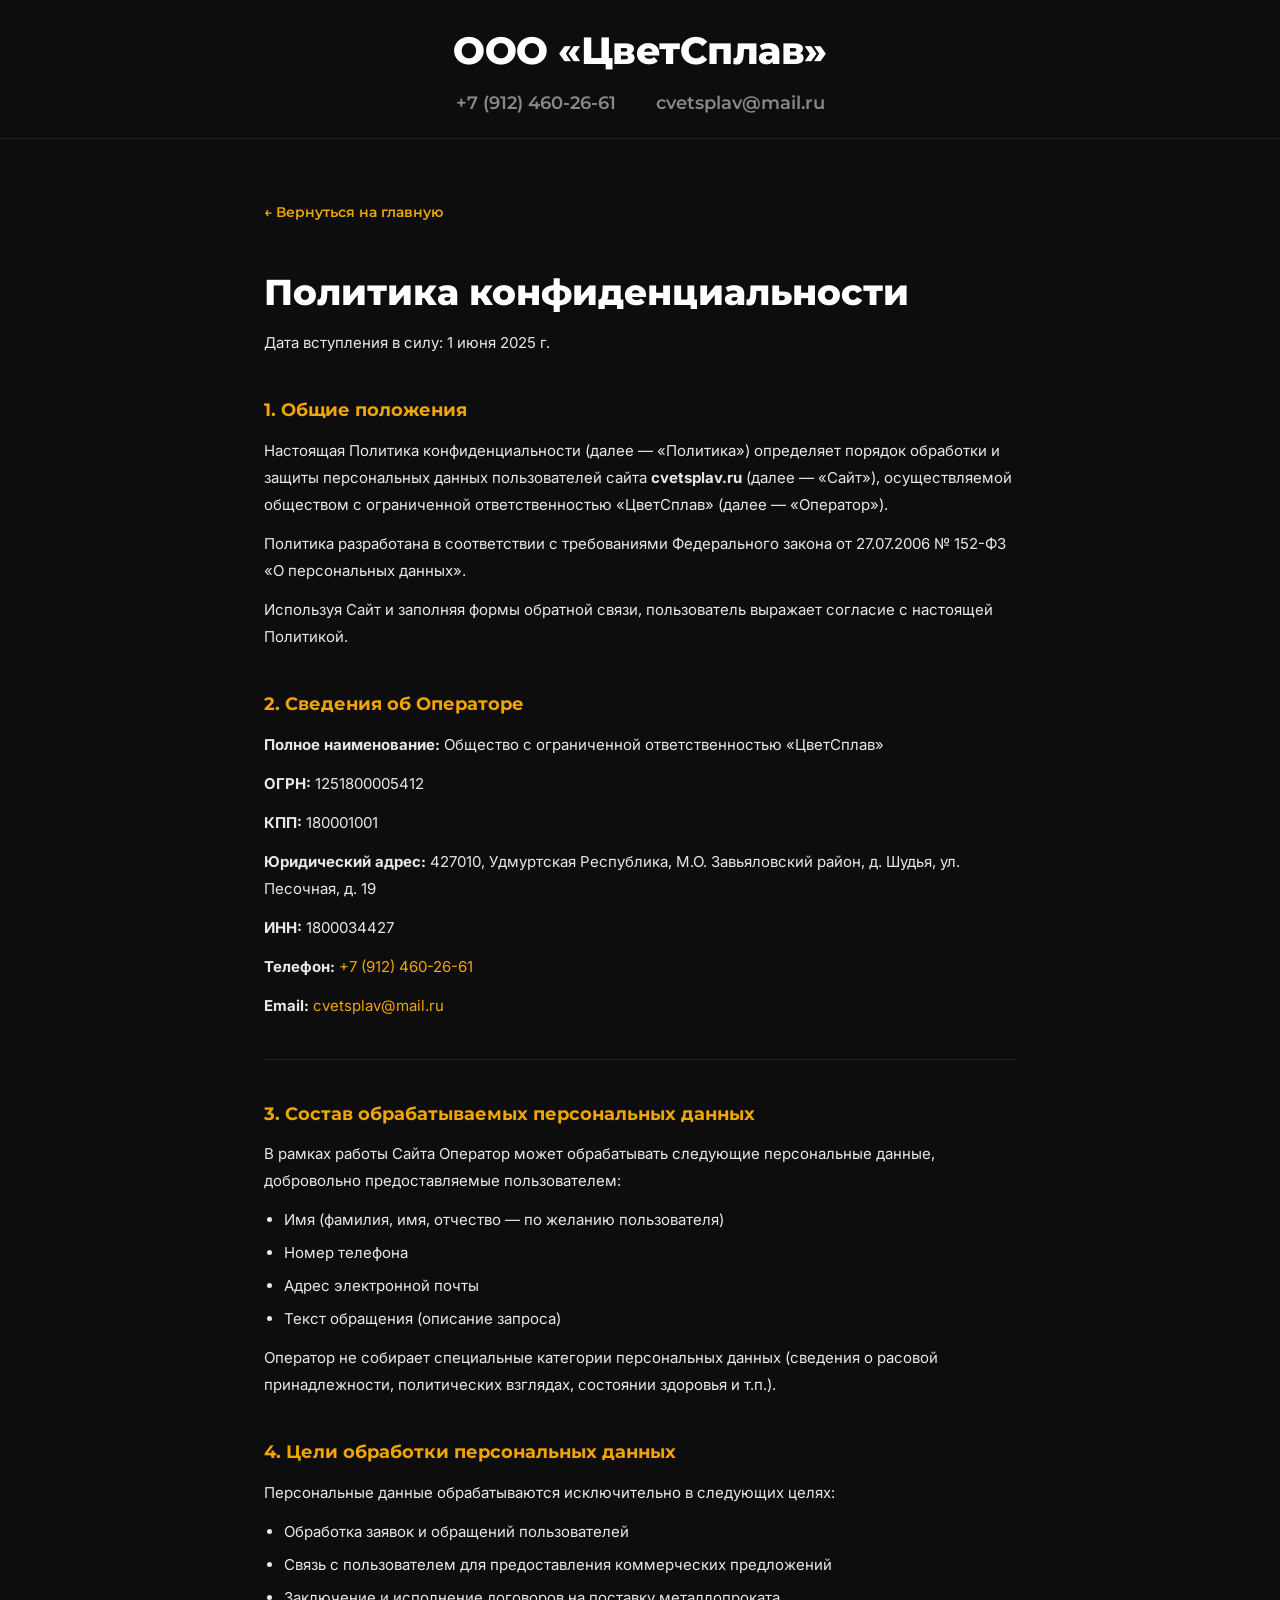
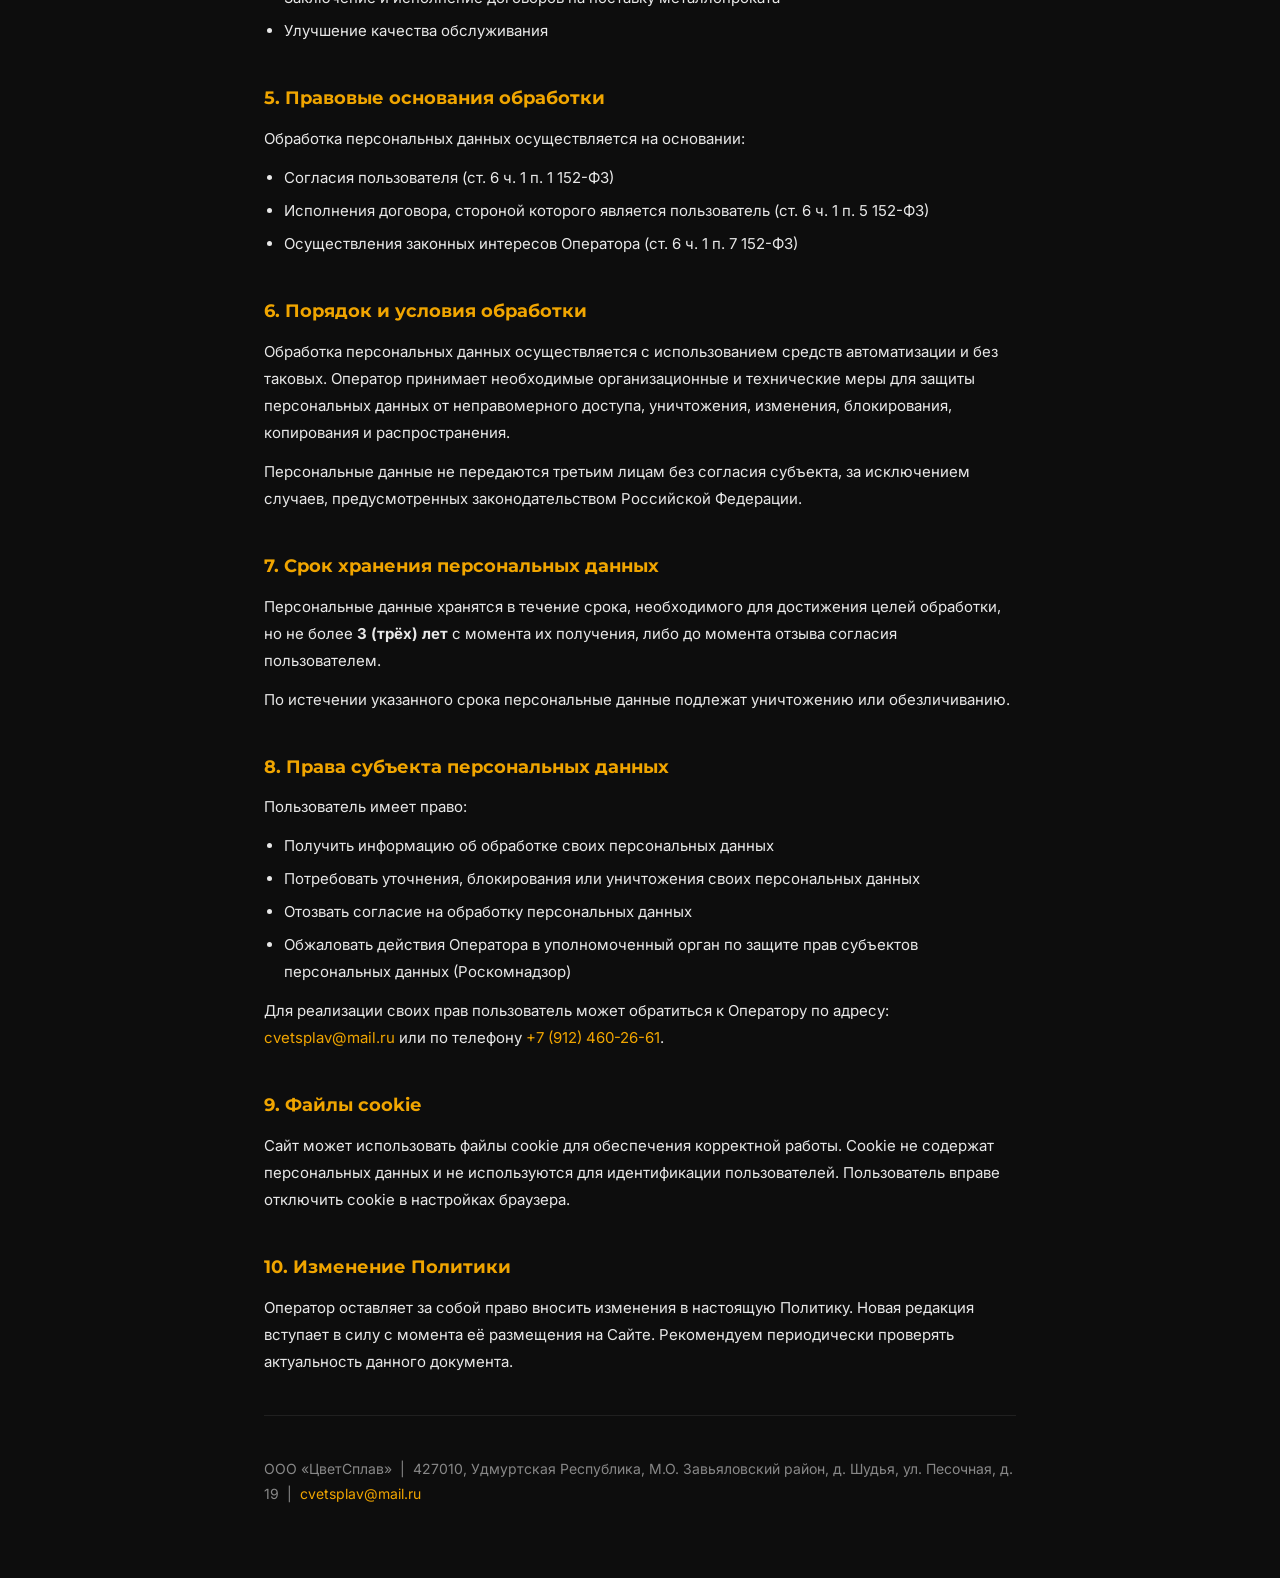
==== commit 202f66e7: "fix: update privacy policy — legal address and add INN" ====
--- a/privacy.html
+++ b/privacy.html
@@ -53,7 +53,8 @@
       <p><strong>Полное наименование:</strong> Общество с ограниченной ответственностью «ЦветСплав»</p>
       <p><strong>ОГРН:</strong> 1251800005412</p>
       <p><strong>КПП:</strong> 180001001</p>
-      <p><strong>Адрес:</strong> 426039, г. Ижевск, ул. Воткинское Шоссе, д. 200а</p>
+      <p><strong>Юридический адрес:</strong> 427010, Удмуртская Республика, М.О. Завьяловский район, д. Шудья, ул. Песочная, д. 19</p>
+      <p><strong>ИНН:</strong> 1800034427</p>
       <p><strong>Телефон:</strong> <a href="tel:+79124602661">+7 (912) 460-26-61</a></p>
       <p><strong>Email:</strong> <a href="mailto:cvetsplav@mail.ru">cvetsplav@mail.ru</a></p>
 
@@ -112,7 +113,7 @@
 
       <hr class="privacy__divider">
 
-      <p style="color: var(--text-muted); font-size: 14px;">ООО «ЦветСплав» &nbsp;|&nbsp; 426039, г. Ижевск, ул. Воткинское Шоссе, д. 200а &nbsp;|&nbsp; <a href="mailto:cvetsplav@mail.ru">cvetsplav@mail.ru</a></p>
+      <p style="color: var(--text-muted); font-size: 14px;">ООО «ЦветСплав» &nbsp;|&nbsp; 427010, Удмуртская Республика, М.О. Завьяловский район, д. Шудья, ул. Песочная, д. 19 &nbsp;|&nbsp; <a href="mailto:cvetsplav@mail.ru">cvetsplav@mail.ru</a></p>
 
     </div>
   </main>
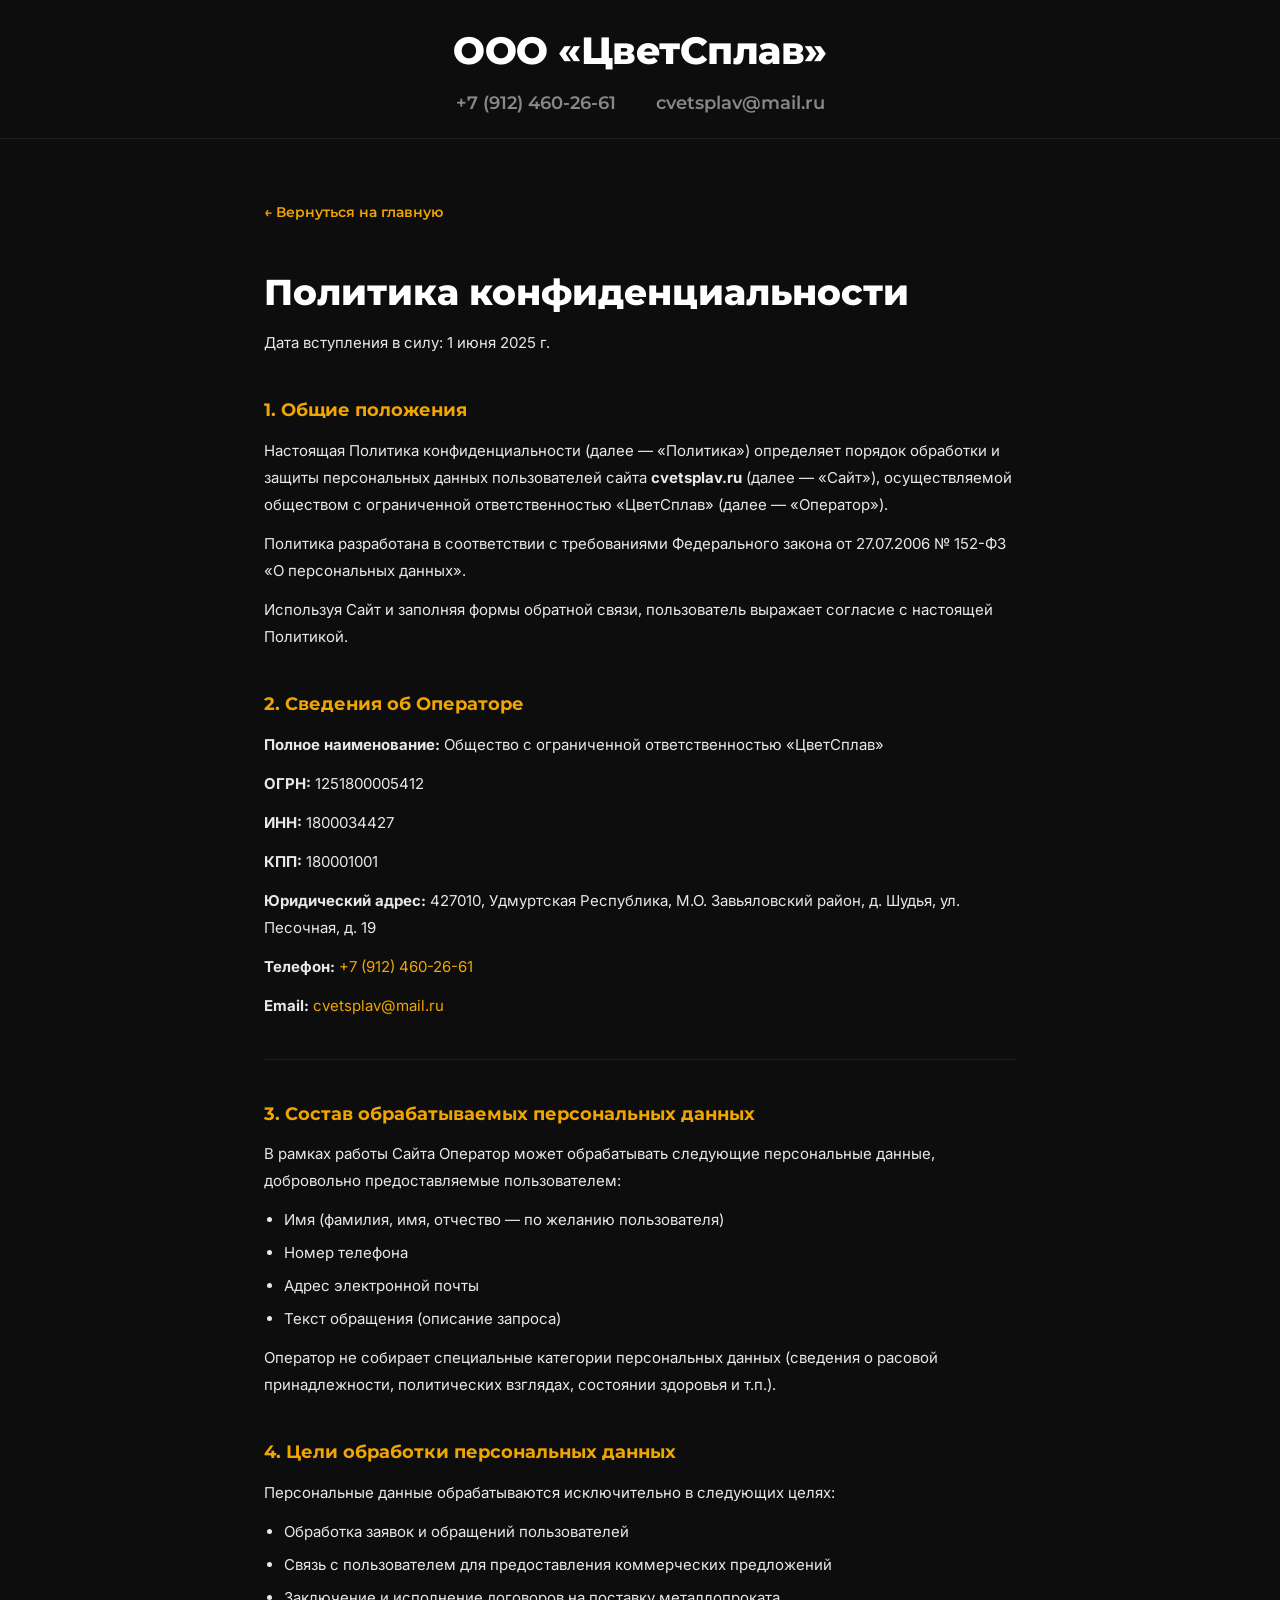
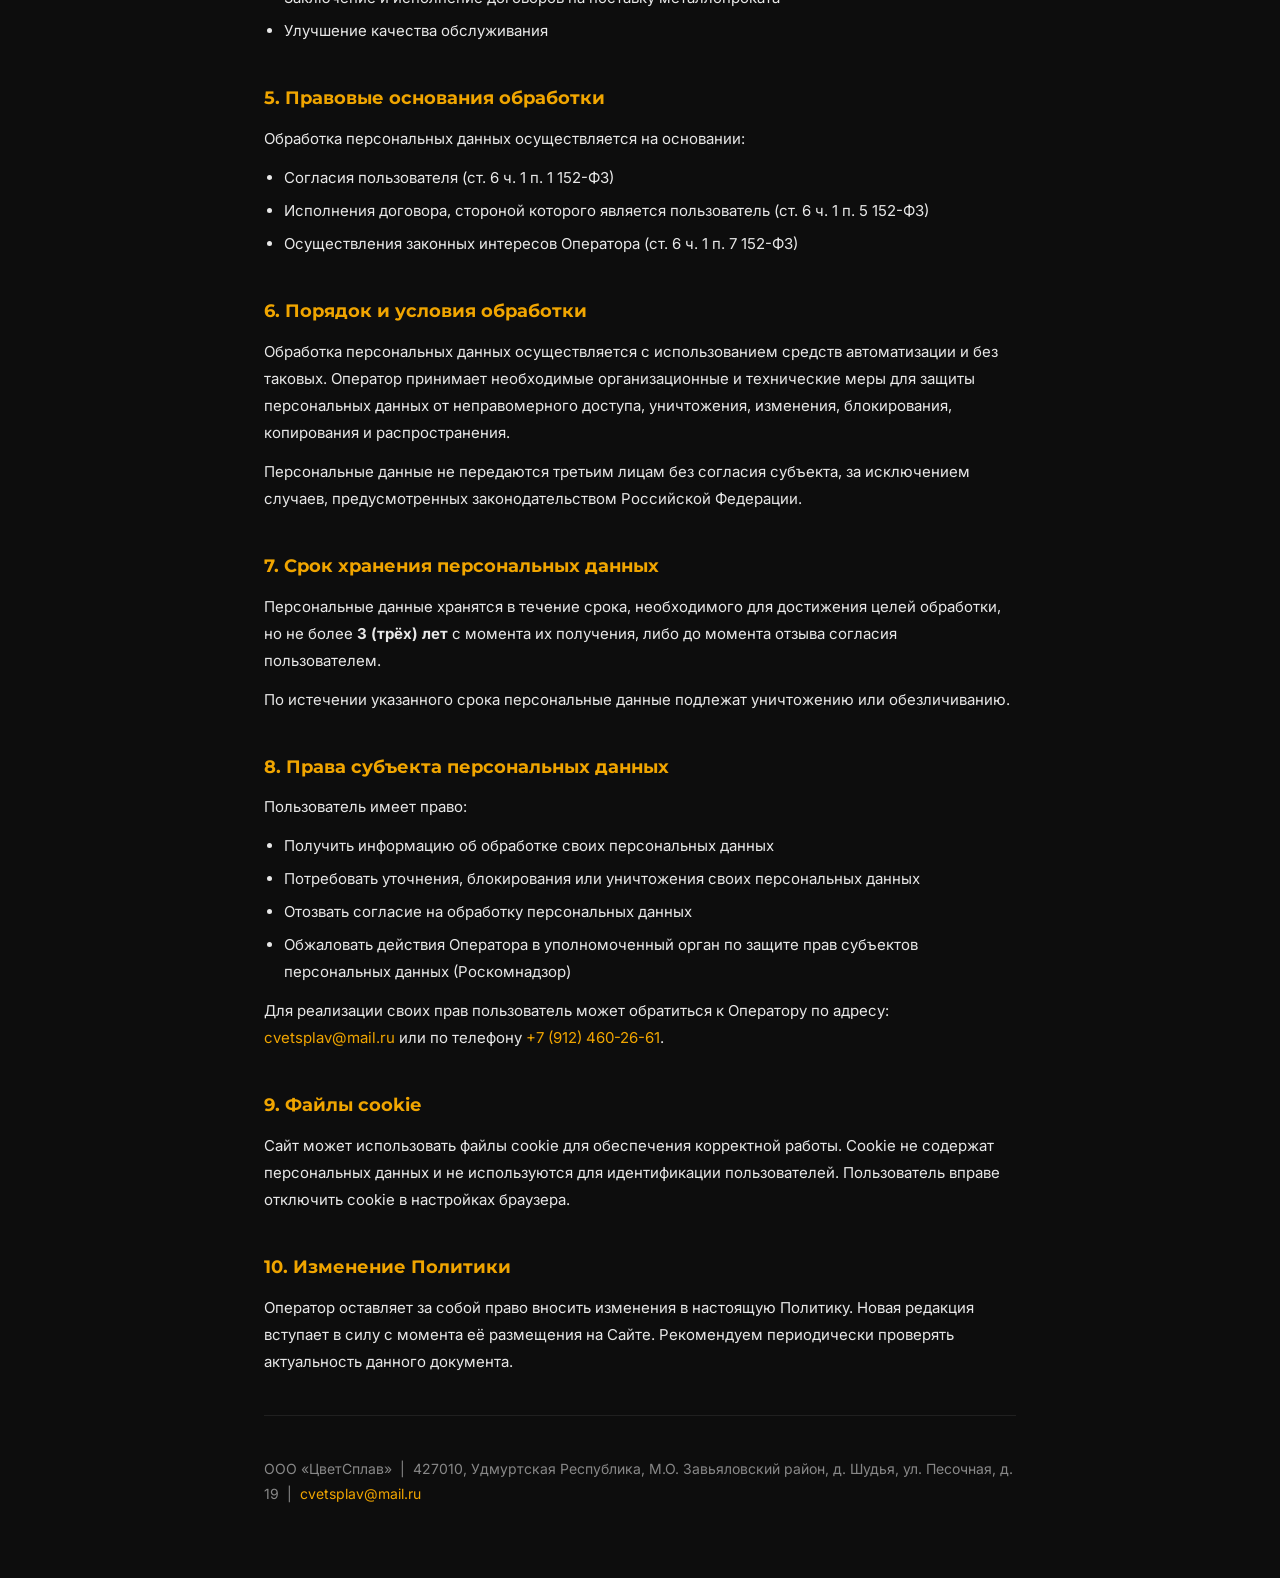
==== commit 669be942: "fix: move INN below OGRN in privacy policy" ====
--- a/privacy.html
+++ b/privacy.html
@@ -52,9 +52,9 @@
       <h2>2. Сведения об Операторе</h2>
       <p><strong>Полное наименование:</strong> Общество с ограниченной ответственностью «ЦветСплав»</p>
       <p><strong>ОГРН:</strong> 1251800005412</p>
+      <p><strong>ИНН:</strong> 1800034427</p>
       <p><strong>КПП:</strong> 180001001</p>
       <p><strong>Юридический адрес:</strong> 427010, Удмуртская Республика, М.О. Завьяловский район, д. Шудья, ул. Песочная, д. 19</p>
-      <p><strong>ИНН:</strong> 1800034427</p>
       <p><strong>Телефон:</strong> <a href="tel:+79124602661">+7 (912) 460-26-61</a></p>
       <p><strong>Email:</strong> <a href="mailto:cvetsplav@mail.ru">cvetsplav@mail.ru</a></p>
 
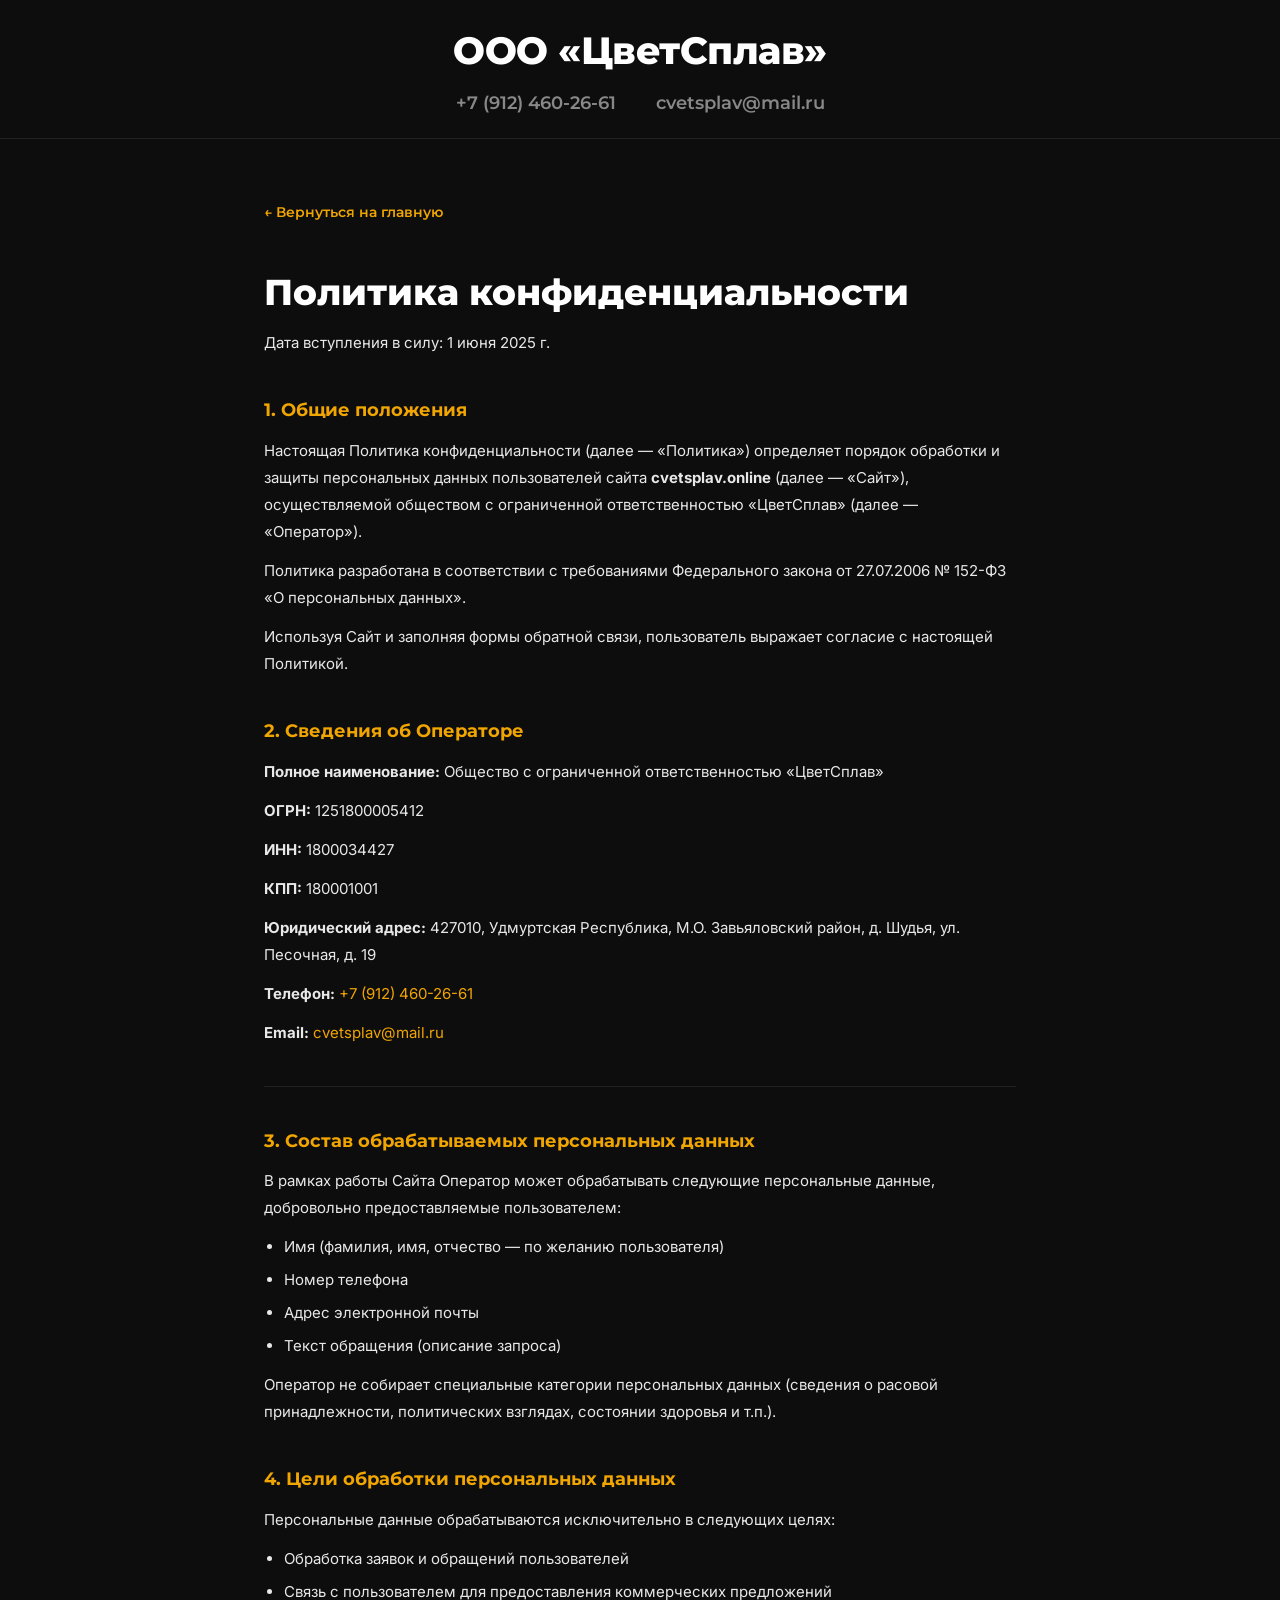
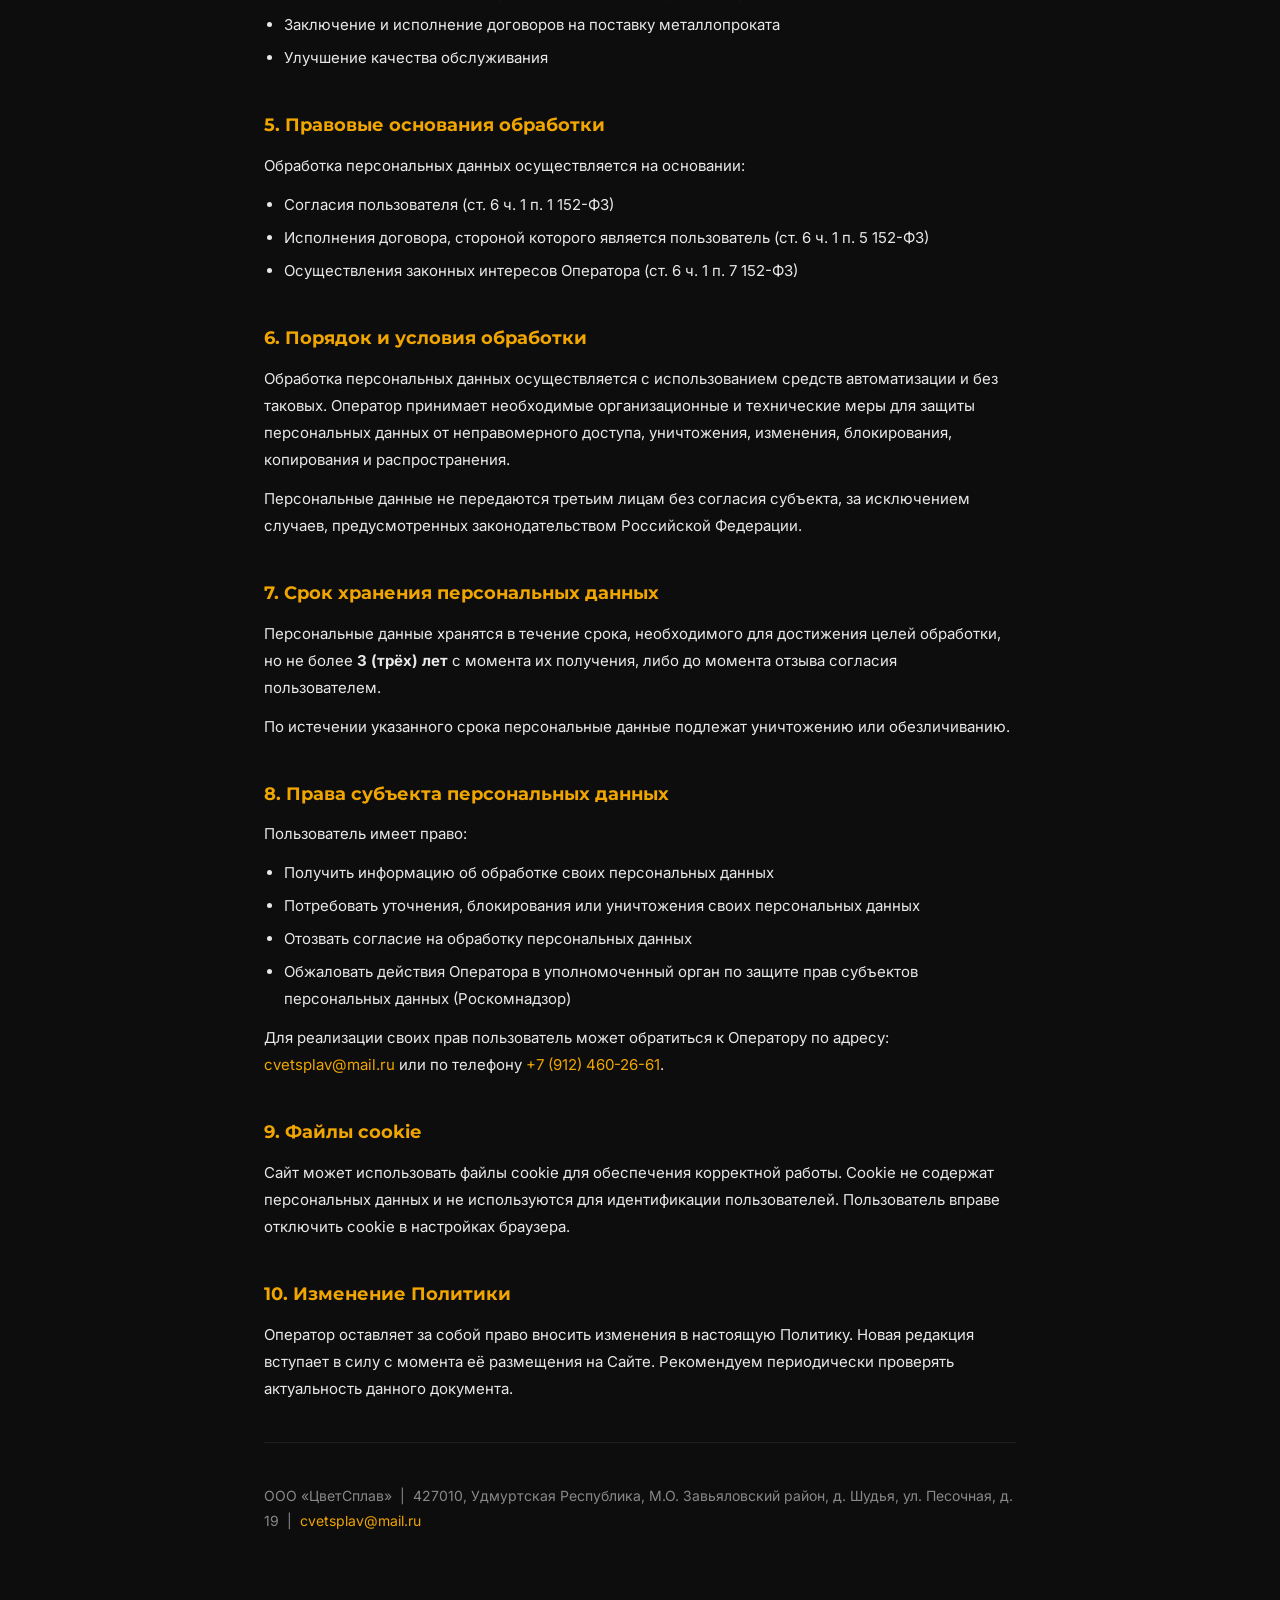
==== commit d5fe49bb: "fix: update site domain to cvetsplav.online in privacy policy" ====
--- a/privacy.html
+++ b/privacy.html
@@ -45,7 +45,7 @@
       <p class="privacy__date">Дата вступления в силу: 1 июня 2025 г.</p>
 
       <h2>1. Общие положения</h2>
-      <p>Настоящая Политика конфиденциальности (далее — «Политика») определяет порядок обработки и защиты персональных данных пользователей сайта <strong>cvetsplav.ru</strong> (далее — «Сайт»), осуществляемой обществом с ограниченной ответственностью «ЦветСплав» (далее — «Оператор»).</p>
+      <p>Настоящая Политика конфиденциальности (далее — «Политика») определяет порядок обработки и защиты персональных данных пользователей сайта <strong>cvetsplav.online</strong> (далее — «Сайт»), осуществляемой обществом с ограниченной ответственностью «ЦветСплав» (далее — «Оператор»).</p>
       <p>Политика разработана в соответствии с требованиями Федерального закона от 27.07.2006 № 152-ФЗ «О персональных данных».</p>
       <p>Используя Сайт и заполняя формы обратной связи, пользователь выражает согласие с настоящей Политикой.</p>
 
